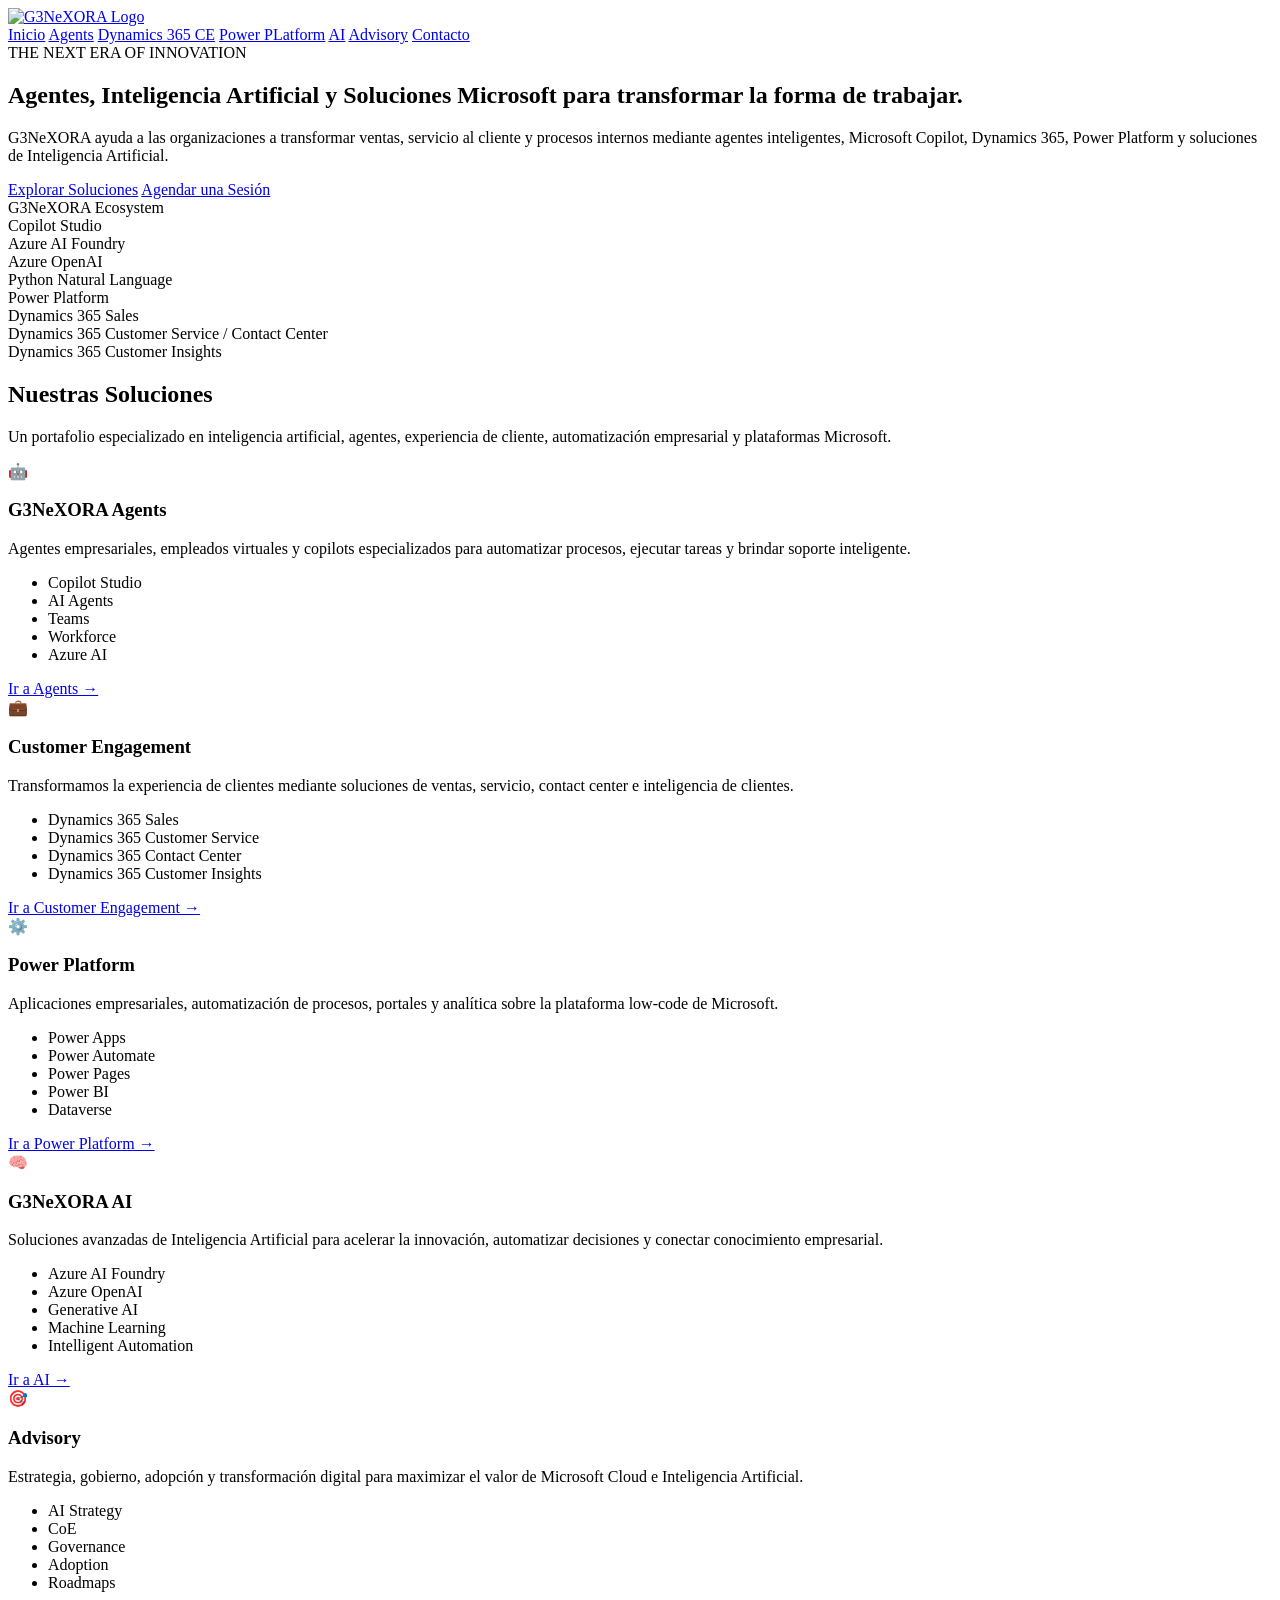
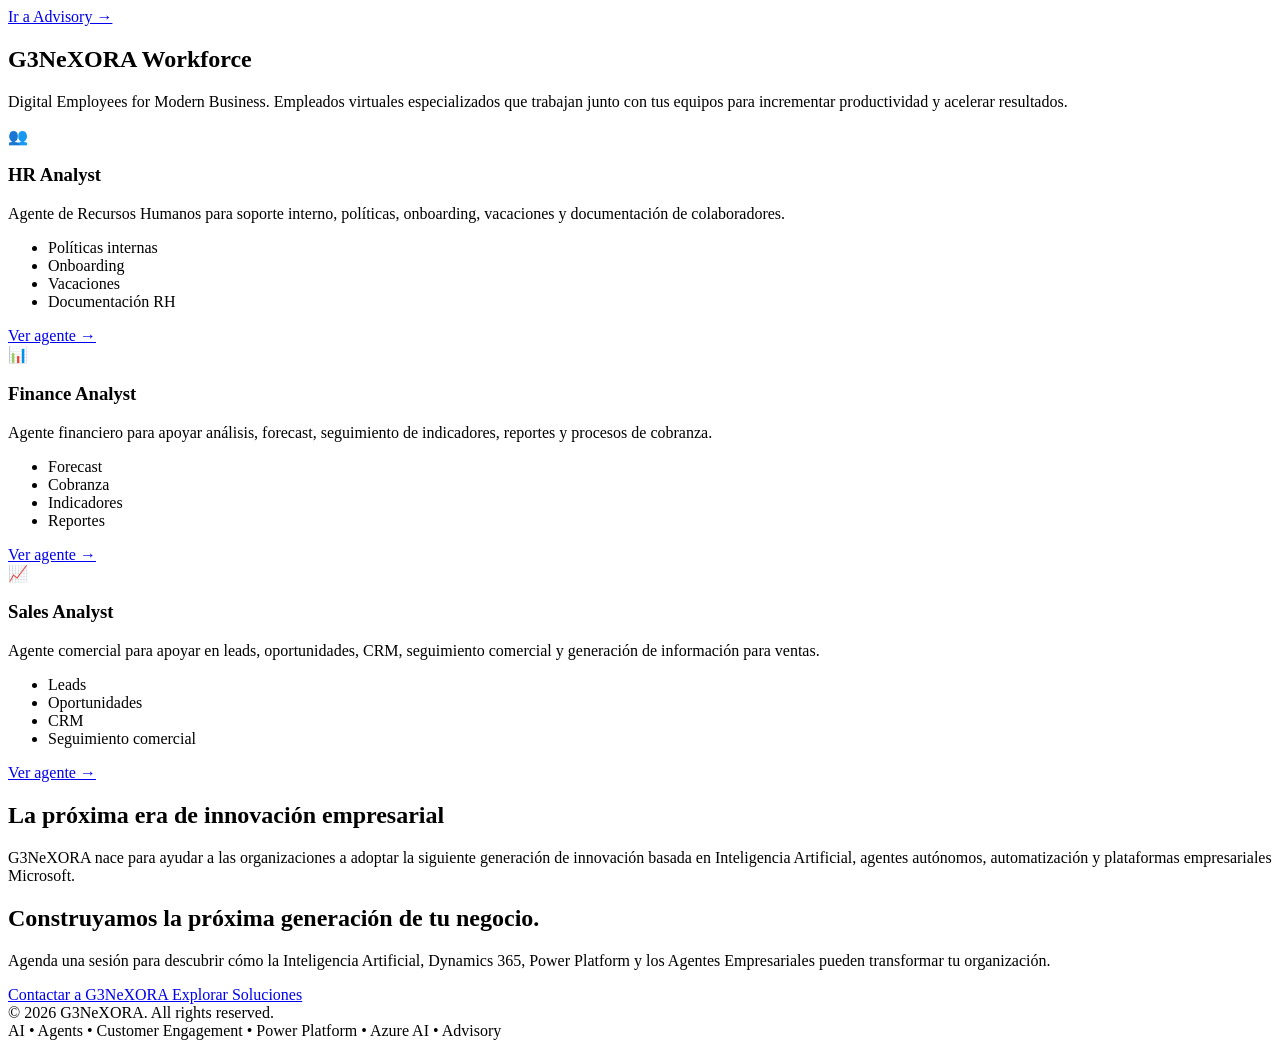
==== index.html @ 7ab9c75a "Add files via upload" ====
<!DOCTYPE html>
<html lang="es">
<head>
    <meta charset="UTF-8" />
    <meta name="viewport" content="width=device-width, initial-scale=1.0" />

    <title>G3NeXORA | The Next Era of Innovation</title>

    <link rel="stylesheet" href="css/styles.css" />
</head>

<body>

    <header class="site-header">
        <a href="index.html" class="brand">
            <img src="images/g3nexora-logo.png" alt="G3NeXORA Logo" />
        </a>

        <nav class="main-nav">
            <a href="index.html">Inicio</a>
            <a href="Agents.html">Agents</a>
            <a href="CustomerEngagement.html">Dynamics 365 CE</a>
            <a href="PowerPlatform.html">Power PLatform</a>
            <a href="AI.html">AI</a>
            <a href="Advisory.html">Advisory</a>
            <a href="#contact">Contacto</a>
        </nav>
    </header>

    <main>

        <section class="hero" id="inicio">
            <div class="hero-content">
                <div class="badge">THE NEXT ERA OF INNOVATION</div>

                <h1>
                    Agentes, Inteligencia Artificial y Soluciones Microsoft para transformar la forma de trabajar.
                </h1>

                <p>
                    G3NeXORA ayuda a las organizaciones a transformar ventas, servicio al cliente
                    y procesos internos mediante agentes inteligentes, Microsoft Copilot,
                    Dynamics 365, Power Platform y soluciones de Inteligencia Artificial.
                </p>

                <div class="buttons">
                    <a href="#services" class="btn-primary">Explorar Soluciones</a>
                    <a href="#contact" class="btn-secondary">Agendar una Sesión</a>
                </div>
            </div>

            <div class="hero-panel">
                <div class="hero-panel-header">
                    <span>G3NeXORA Ecosystem</span>
                </div>

                <div class="ecosystem-grid">
                    <div class="ecosystem-item">Copilot Studio</div>
                    <div class="ecosystem-item">Azure AI Foundry</div>
                    <div class="ecosystem-item">Azure OpenAI</div>
                    <div class="ecosystem-item">Python Natural Language</div>
                    <div class="ecosystem-item">Power Platform</div>
                    <div class="ecosystem-item">Dynamics 365 Sales</div>
                    <div class="ecosystem-item">Dynamics 365 Customer Service / Contact Center</div>
                    <div class="ecosystem-item">Dynamics 365 Customer Insights</div>
                </div>
            </div>
        </section>

        <section class="services" id="services">
            <div class="section-title">
                <h2>Nuestras Soluciones</h2>
                <p>
                    Un portafolio especializado en inteligencia artificial, agentes, experiencia de cliente,
                    automatización empresarial y plataformas Microsoft.
                </p>
            </div>

            <div class="services-grid">

                <article class="service-card" id="agents">
                    <div>
                        <div class="icon">🤖</div>
                        <h3>G3NeXORA Agents</h3>
                        <p>
                            Agentes empresariales, empleados virtuales y copilots especializados
                            para automatizar procesos, ejecutar tareas y brindar soporte inteligente.
                        </p>

                        <ul>
                            <li>Copilot Studio</li>
                            <li>AI Agents</li>
                            <li>Teams</li>
                            <li>Workforce</li>
                            <li>Azure AI</li>
                        </ul>
                    </div>

                    <a href="Agents.html">Ir a Agents →</a>
                </article>

                <article class="service-card" id="customer">
                    <div>
                        <div class="icon">💼</div>
                        <h3>Customer Engagement</h3>
                        <p>
                            Transformamos la experiencia de clientes mediante soluciones de ventas,
                            servicio, contact center e inteligencia de clientes.
                        </p>

                        <ul>
                            <li>Dynamics 365 Sales</li>
                            <li>Dynamics 365 Customer Service</li>
                            <li>Dynamics 365 Contact Center</li>
                            <li>Dynamics 365 Customer Insights</li>
                        </ul>
                    </div>

                    <a href="Construccion.html">Ir a Customer Engagement →</a>
                </article>

                <article class="service-card" id="platform">
                    <div>
                        <div class="icon">⚙️</div>
                        <h3>Power Platform</h3>
                        <p>
                            Aplicaciones empresariales, automatización de procesos, portales y analítica
                            sobre la plataforma low-code de Microsoft.
                        </p>

                        <ul>
                            <li>Power Apps</li>
                            <li>Power Automate</li>
                            <li>Power Pages</li>
                            <li>Power BI</li>
                            <li>Dataverse</li>
                        </ul>
                    </div>

                    <a href="Construccion.html">Ir a Power Platform →</a>
                </article>

                <article class="service-card" id="ai">
                    <div>
                        <div class="icon">🧠</div>
                        <h3>G3NeXORA AI</h3>
                        <p>
                            Soluciones avanzadas de Inteligencia Artificial para acelerar la innovación,
                            automatizar decisiones y conectar conocimiento empresarial.
                        </p>

                        <ul>
                            <li>Azure AI Foundry</li>
                            <li>Azure OpenAI</li>
                            <li>Generative AI</li>
                            <li>Machine Learning</li>
                            <li>Intelligent Automation</li>
                        </ul>
                    </div>

                    <a href="Construccion.html">Ir a AI →</a>
                </article>

                <article class="service-card" id="advisory">
                    <div>
                        <div class="icon">🎯</div>
                        <h3>Advisory</h3>
                        <p>
                            Estrategia, gobierno, adopción y transformación digital para maximizar
                            el valor de Microsoft Cloud e Inteligencia Artificial.
                        </p>

                        <ul>
                            <li>AI Strategy</li>
                            <li>CoE</li>
                            <li>Governance</li>
                            <li>Adoption</li>
                            <li>Roadmaps</li>
                        </ul>
                    </div>

                    <a href="Construccion.html">Ir a Advisory →</a>
                </article>

            </div>
        </section>

        <section class="workforce">
            <div class="section-title">
                <h2>G3NeXORA Workforce</h2>
                <p>
                    Digital Employees for Modern Business. Empleados virtuales especializados
                    que trabajan junto con tus equipos para incrementar productividad y acelerar resultados.
                </p>
            </div>

            <div class="workforce-grid">

                <article class="workforce-card">
                    <div>
                        <div class="icon">👥</div>
                        <h3>HR Analyst</h3>
                        <p>
                            Agente de Recursos Humanos para soporte interno, políticas, onboarding,
                            vacaciones y documentación de colaboradores.
                        </p>

                        <ul>
                            <li>Políticas internas</li>
                            <li>Onboarding</li>
                            <li>Vacaciones</li>
                            <li>Documentación RH</li>
                        </ul>
                    </div>

                    <a href="Agents.html">Ver agente →</a>
                </article>

                <article class="workforce-card">
                    <div>
                        <div class="icon">📊</div>
                        <h3>Finance Analyst</h3>
                        <p>
                            Agente financiero para apoyar análisis, forecast, seguimiento de indicadores,
                            reportes y procesos de cobranza.
                        </p>

                        <ul>
                            <li>Forecast</li>
                            <li>Cobranza</li>
                            <li>Indicadores</li>
                            <li>Reportes</li>
                        </ul>
                    </div>

                    <a href="Agents.html">Ver agente →</a>
                </article>

                <article class="workforce-card">
                    <div>
                        <div class="icon">📈</div>
                        <h3>Sales Analyst</h3>
                        <p>
                            Agente comercial para apoyar en leads, oportunidades, CRM, seguimiento
                            comercial y generación de información para ventas.
                        </p>

                        <ul>
                            <li>Leads</li>
                            <li>Oportunidades</li>
                            <li>CRM</li>
                            <li>Seguimiento comercial</li>
                        </ul>
                    </div>

                    <a href="Agents.html">Ver agente →</a>
                </article>

            </div>
        </section>

        <section class="about">
            <div class="about-content">
                <h2>La próxima era de innovación empresarial</h2>

                <p>
                    G3NeXORA nace para ayudar a las organizaciones a adoptar la siguiente generación
                    de innovación basada en Inteligencia Artificial, agentes autónomos, automatización
                    y plataformas empresariales Microsoft.
                </p>
            </div>
        </section>

        <section class="cta" id="contact">
            <h2>Construyamos la próxima generación de tu negocio.</h2>

            <p>
                Agenda una sesión para descubrir cómo la Inteligencia Artificial, Dynamics 365,
                Power Platform y los Agentes Empresariales pueden transformar tu organización.
            </p>

            <div class="buttons centered">
                <a href="mailto:GUSTAVOMAGANACARDENAS@G3Nexora.onmicrosoft.com" class="btn-primary">
                    Contactar a G3NeXORA
                </a>
                <a href="#services" class="btn-secondary">Explorar Soluciones</a>
            </div>
        </section>

    </main>

    <footer class="site-footer">
        <div>© 2026 G3NeXORA. All rights reserved.</div>
        <div>AI • Agents • Customer Engagement • Power Platform • Azure AI • Advisory</div>
    </footer>

    <script>
        if ('scrollRestoration' in history) {
            history.scrollRestoration = 'manual';
        }

        window.onload = function () {
            window.scrollTo({
                top: 0,
                left: 0,
                behavior: 'instant'
            });
        };
    </script>

</body>
</html>
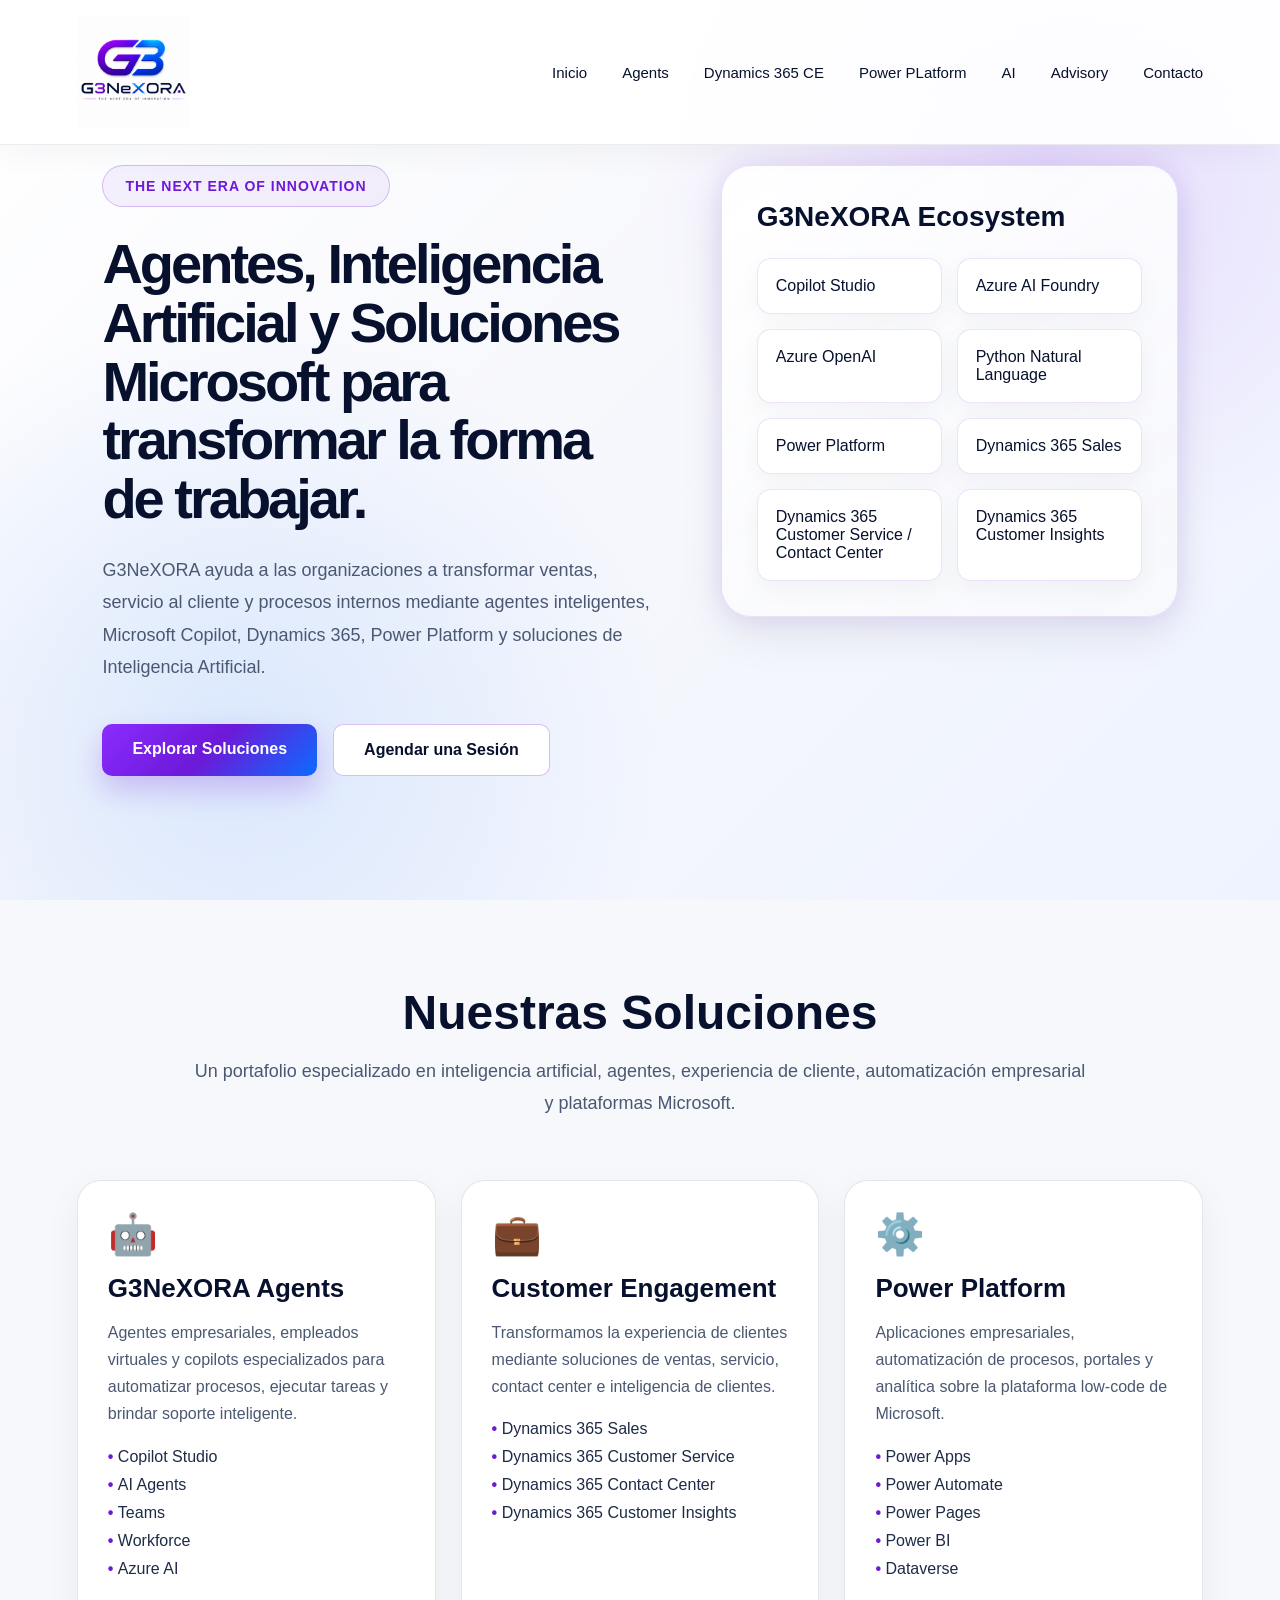
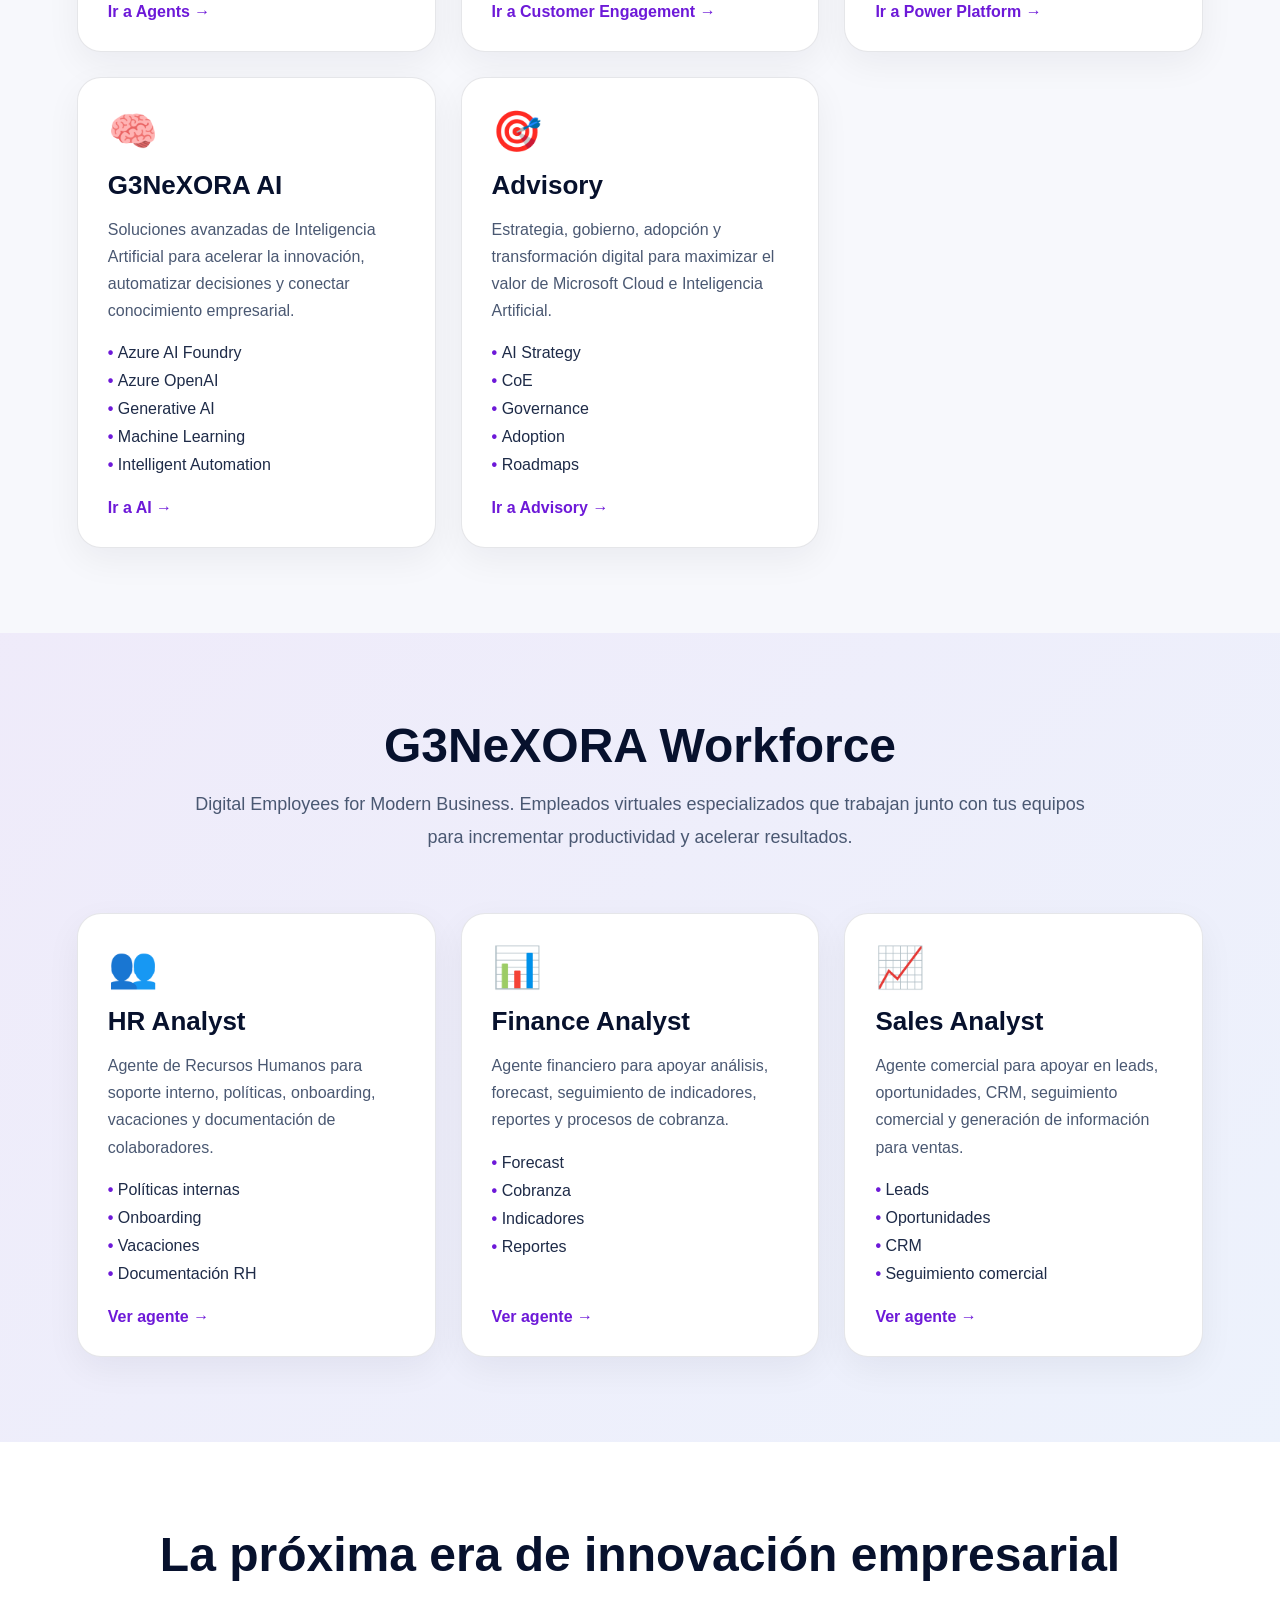
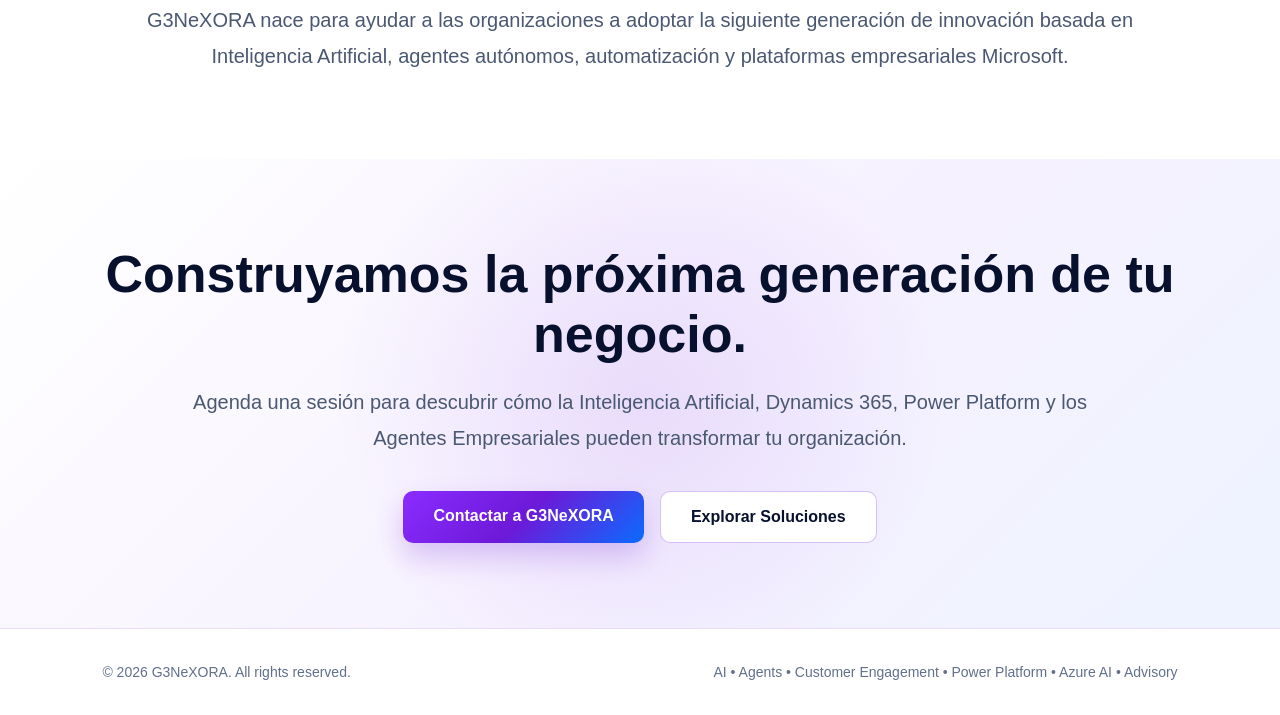
==== commit 3e7ef259: "Add files via upload" ====
--- a/index.html
+++ b/index.html
@@ -280,7 +280,7 @@
             </p>
 
             <div class="buttons centered">
-                <a href="mailto:GUSTAVOMAGANACARDENAS@G3Nexora.onmicrosoft.com" class="btn-primary">
+                <a href="mailto:contacto@G3Nexora.ms" class="btn-primary">
                     Contactar a G3NeXORA
                 </a>
                 <a href="#services" class="btn-secondary">Explorar Soluciones</a>
--- a/css/styles.css
+++ b/css/styles.css
@@ -0,0 +1,494 @@
+/* =====================================
+   RESET
+===================================== */
+
+*{
+    margin:0;
+    padding:0;
+    box-sizing:border-box;
+}
+
+html{
+    scroll-behavior:smooth;
+}
+
+body{
+    font-family:'Segoe UI',sans-serif;
+    background:#F7F8FC;
+    color:#07112D;
+    overflow-x:hidden;
+}
+
+/* =====================================
+   VARIABLES - COLORES FIRMA G3NeXORA
+===================================== */
+
+:root{
+    --navy:#07112D;
+    --navy-2:#0B1736;
+
+    --purple:#6D19D8;
+    --purple-light:#8A2CFF;
+    --purple-dark:#3B087E;
+
+    --blue:#0A6CFF;
+    --blue-soft:#EAF2FF;
+
+    --background:#F7F8FC;
+    --surface:#FFFFFF;
+    --surface-soft:#F1F4FA;
+
+    --text:#07112D;
+    --text-secondary:#4A5872;
+
+    --border:rgba(7,17,45,.10);
+
+    --shadow:
+        0 18px 45px rgba(7,17,45,.08),
+        0 0 24px rgba(109,25,216,.10);
+}
+
+/* =====================================
+   LINKS
+===================================== */
+
+a{
+    text-decoration:none;
+    color:inherit;
+}
+
+/* =====================================
+   HEADER
+===================================== */
+
+.site-header{
+    position:fixed;
+    top:0;
+    left:0;
+    width:100%;
+
+    display:flex;
+    justify-content:space-between;
+    align-items:center;
+
+    padding:16px 6%;
+    z-index:999;
+
+    background:rgba(255,255,255,.90);
+    backdrop-filter:blur(20px);
+
+    border-bottom:1px solid rgba(7,17,45,.08);
+    box-shadow:0 8px 30px rgba(7,17,45,.04);
+}
+
+.brand img{
+    height:112px;
+    width:auto;
+    display:block;
+}
+
+.main-nav{
+    display:flex;
+    gap:35px;
+}
+
+.main-nav a{
+    color:var(--navy);
+    font-size:15px;
+    font-weight:500;
+    transition:.3s;
+}
+
+.main-nav a:hover{
+    color:var(--purple);
+}
+
+/* =====================================
+   HERO
+===================================== */
+
+.hero{
+    min-height:100vh;
+    padding:165px 8% 95px;
+
+    display:grid;
+    grid-template-columns:1.1fr .9fr;
+    align-items:start;
+    gap:60px;
+
+    background:
+    radial-gradient(circle at 82% 18%, rgba(138,44,255,.14), transparent 32%),
+    radial-gradient(circle at 18% 82%, rgba(10,108,255,.12), transparent 34%),
+    linear-gradient(135deg,#FFFFFF 0%,#F7F8FC 45%,#EEF3FF 100%);
+}
+
+.badge{
+    display:inline-block;
+
+    padding:12px 22px;
+    border-radius:999px;
+
+    border:1px solid rgba(109,25,216,.25);
+    background:rgba(109,25,216,.06);
+
+    color:var(--purple);
+    font-size:14px;
+    font-weight:700;
+    letter-spacing:1px;
+
+    margin-bottom:28px;
+}
+
+.hero-content h1{
+    font-size:56px;
+    line-height:1.05;
+    letter-spacing:-3px;
+    margin-bottom:25px;
+    max-width:850px;
+    color:var(--navy);
+}
+
+.hero-content p{
+    font-size:18px;
+    line-height:1.8;
+    color:var(--text-secondary);
+    max-width:760px;
+    margin-bottom:40px;
+}
+
+/* =====================================
+   BOTONES
+===================================== */
+
+.buttons{
+    display:flex;
+    gap:16px;
+    flex-wrap:wrap;
+}
+
+.btn-primary{
+    background:
+    linear-gradient(
+    135deg,
+    var(--purple-light),
+    var(--purple),
+    var(--blue)
+    );
+
+    color:white;
+    padding:16px 30px;
+    border-radius:10px;
+    font-weight:700;
+    transition:.3s;
+
+    box-shadow:0 14px 28px rgba(109,25,216,.22);
+}
+
+.btn-primary:hover{
+    transform:translateY(-3px);
+    box-shadow:0 18px 38px rgba(109,25,216,.34);
+}
+
+.btn-secondary{
+    padding:16px 30px;
+    border-radius:10px;
+
+    border:1px solid rgba(109,25,216,.28);
+    color:var(--navy);
+
+    background:white;
+    transition:.3s;
+    font-weight:700;
+}
+
+.btn-secondary:hover{
+    border-color:var(--purple);
+    color:var(--purple);
+    box-shadow:0 14px 28px rgba(109,25,216,.12);
+}
+
+.centered{
+    justify-content:center;
+}
+
+/* =====================================
+   HERO PANEL
+===================================== */
+
+.hero-panel{
+    background:
+    linear-gradient(
+    145deg,
+    rgba(255,255,255,.95),
+    rgba(247,248,252,.92)
+    );
+
+    border:1px solid rgba(109,25,216,.13);
+    border-radius:30px;
+    padding:35px;
+
+    box-shadow:var(--shadow);
+}
+
+.hero-panel-header{
+    font-size:28px;
+    font-weight:800;
+    margin-bottom:25px;
+    color:var(--navy);
+}
+
+.ecosystem-grid{
+    display:grid;
+    grid-template-columns:1fr 1fr;
+    gap:15px;
+}
+
+.ecosystem-item{
+    padding:18px;
+    border-radius:14px;
+
+    background:#FFFFFF;
+    border:1px solid rgba(109,25,216,.12);
+
+    color:var(--navy);
+    box-shadow:0 8px 24px rgba(7,17,45,.04);
+}
+
+/* =====================================
+   SECTIONS
+===================================== */
+
+section{
+    padding:85px 6%;
+}
+
+.section-title{
+    text-align:center;
+    margin-bottom:60px;
+}
+
+.section-title h2{
+    font-size:48px;
+    margin-bottom:15px;
+    color:var(--navy);
+}
+
+.section-title p{
+    color:var(--text-secondary);
+    font-size:18px;
+    max-width:900px;
+    margin:auto;
+    line-height:1.8;
+}
+
+/* =====================================
+   SERVICES
+===================================== */
+
+.services-grid{
+    display:grid;
+    grid-template-columns:
+    repeat(auto-fit,minmax(300px,1fr));
+    gap:25px;
+}
+
+.service-card,
+.workforce-card{
+    background:#FFFFFF;
+
+    border:1px solid var(--border);
+    border-radius:24px;
+    padding:30px;
+    transition:.3s;
+
+    display:flex;
+    flex-direction:column;
+    justify-content:space-between;
+
+    box-shadow:0 12px 35px rgba(7,17,45,.055);
+}
+
+.service-card:hover,
+.workforce-card:hover{
+    transform:translateY(-8px);
+    border-color:rgba(109,25,216,.35);
+    box-shadow:var(--shadow);
+}
+
+.icon{
+    font-size:40px;
+    margin-bottom:15px;
+}
+
+.service-card h3,
+.workforce-card h3{
+    font-size:26px;
+    margin-bottom:15px;
+    color:var(--navy);
+}
+
+.service-card p,
+.workforce-card p{
+    color:var(--text-secondary);
+    line-height:1.7;
+    margin-bottom:20px;
+}
+
+.service-card ul,
+.workforce-card ul{
+    list-style:none;
+    display:grid;
+    gap:10px;
+    margin-bottom:25px;
+}
+
+.service-card ul li,
+.workforce-card ul li{
+    color:#1E2B48;
+}
+
+.service-card ul li::before,
+.workforce-card ul li::before{
+    content:"• ";
+    color:var(--purple);
+    font-weight:900;
+}
+
+.service-card a,
+.workforce-card a{
+    color:var(--purple);
+    font-weight:800;
+}
+
+/* =====================================
+   WORKFORCE
+===================================== */
+
+.workforce{
+    background:
+    linear-gradient(
+    135deg,
+    rgba(109,25,216,.06),
+    rgba(10,108,255,.045)
+    );
+}
+
+.workforce-grid{
+    display:grid;
+    grid-template-columns:
+    repeat(auto-fit,minmax(320px,1fr));
+    gap:25px;
+}
+
+/* =====================================
+   ABOUT
+===================================== */
+
+.about{
+    background:#FFFFFF;
+}
+
+.about-content{
+    max-width:1000px;
+    margin:auto;
+    text-align:center;
+}
+
+.about-content h2{
+    font-size:48px;
+    margin-bottom:20px;
+    color:var(--navy);
+}
+
+.about-content p{
+    color:var(--text-secondary);
+    font-size:20px;
+    line-height:1.8;
+}
+
+/* =====================================
+   CTA
+===================================== */
+
+.cta{
+    text-align:center;
+    background:
+    radial-gradient(circle at center, rgba(109,25,216,.10), transparent 45%),
+    linear-gradient(135deg,#FFFFFF 0%,#F6F1FF 55%,#EEF3FF 100%);
+}
+
+.cta h2{
+    font-size:52px;
+    margin-bottom:20px;
+    color:var(--navy);
+}
+
+.cta p{
+    color:var(--text-secondary);
+    font-size:20px;
+    max-width:900px;
+    margin:auto auto 35px;
+    line-height:1.8;
+}
+
+/* =====================================
+   FOOTER
+===================================== */
+
+.site-footer{
+    padding:35px 8%;
+    border-top:1px solid rgba(109,25,216,.14);
+
+    display:flex;
+    justify-content:space-between;
+
+    color:#62708A;
+    font-size:14px;
+
+    background:#FFFFFF;
+}
+
+/* =====================================
+   MOBILE
+===================================== */
+
+@media(max-width:1100px){
+    .hero{
+        grid-template-columns:1fr;
+    }
+}
+
+@media(max-width:768px){
+    .main-nav{
+        display:none;
+    }
+
+    .hero{
+        padding-top:130px;
+    }
+
+    .hero-content h1{
+        font-size:42px;
+        letter-spacing:-2px;
+    }
+
+    .section-title h2,
+    .about-content h2,
+    .cta h2{
+        font-size:34px;
+    }
+
+    .brand img{
+        height:72px;
+    }
+
+    .ecosystem-grid{
+        grid-template-columns:1fr;
+    }
+
+    .site-footer{
+        flex-direction:column;
+        gap:10px;
+        text-align:center;
+    }
+}
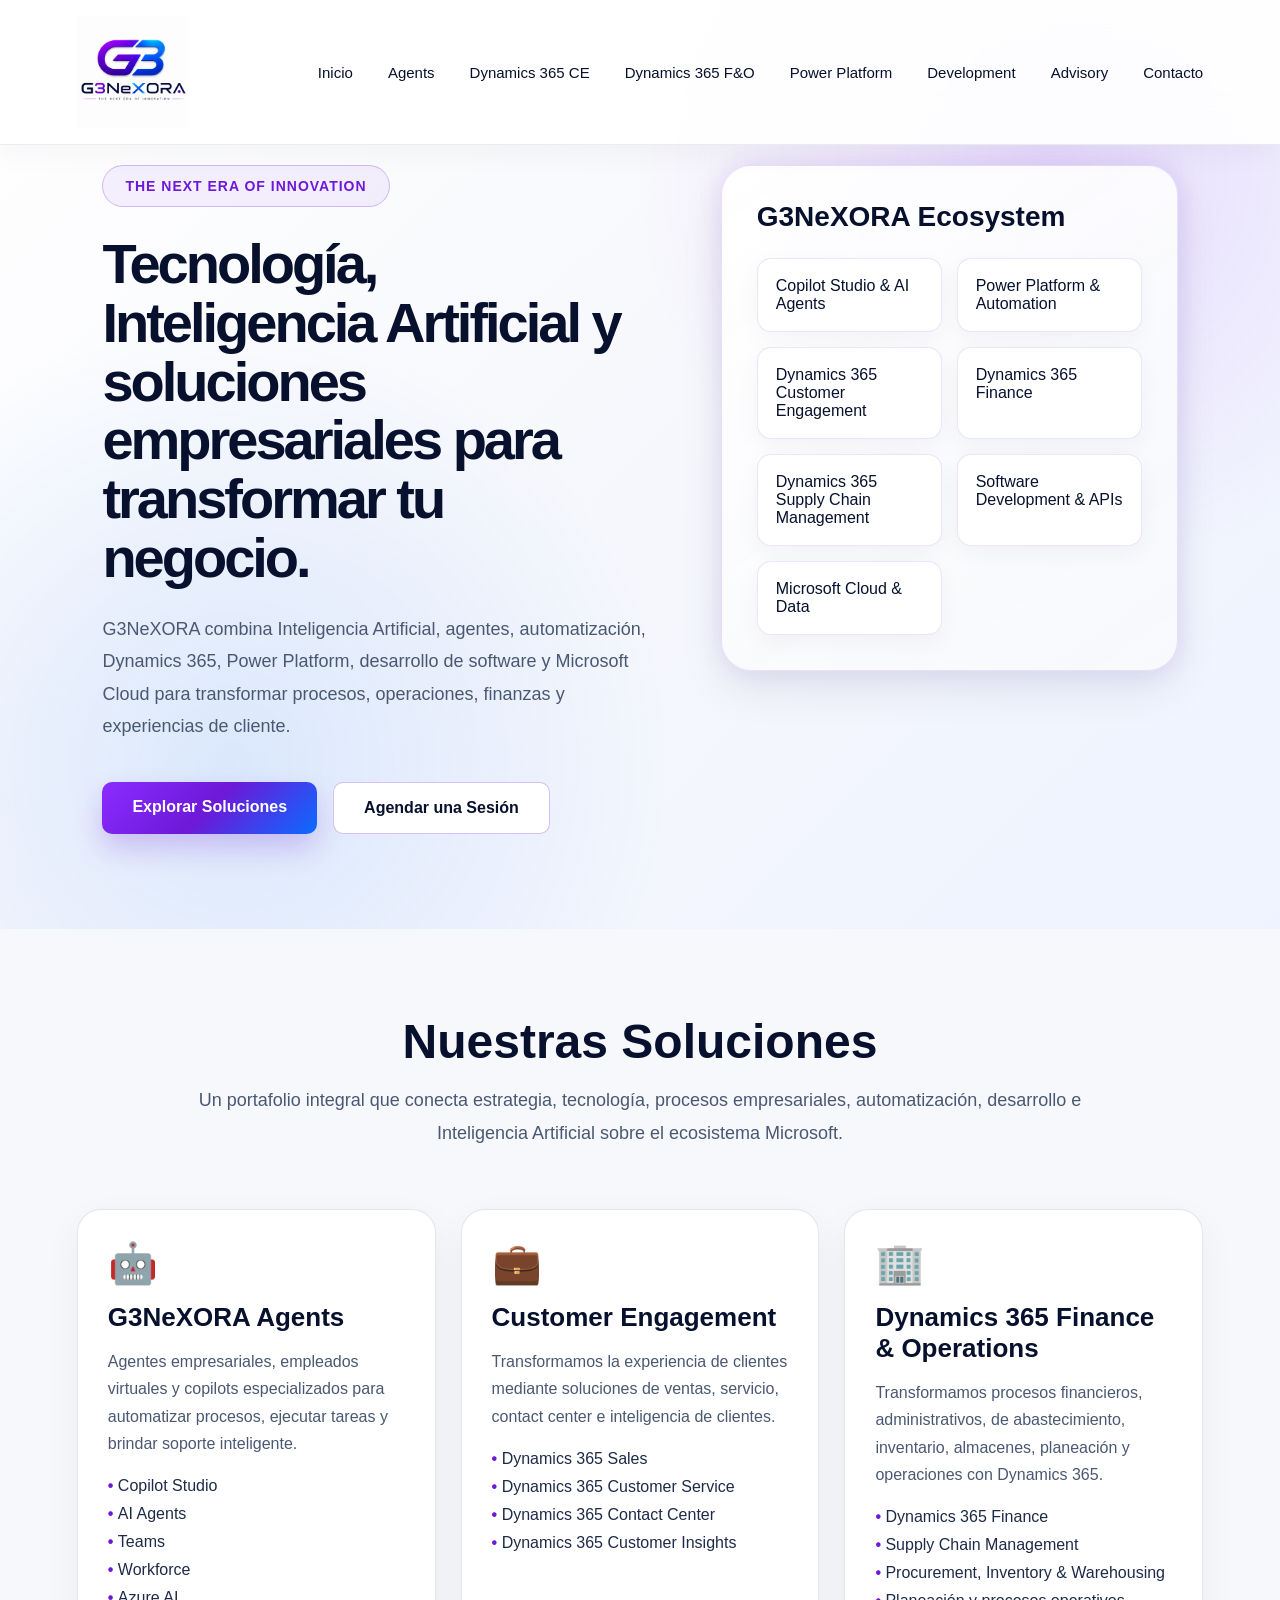
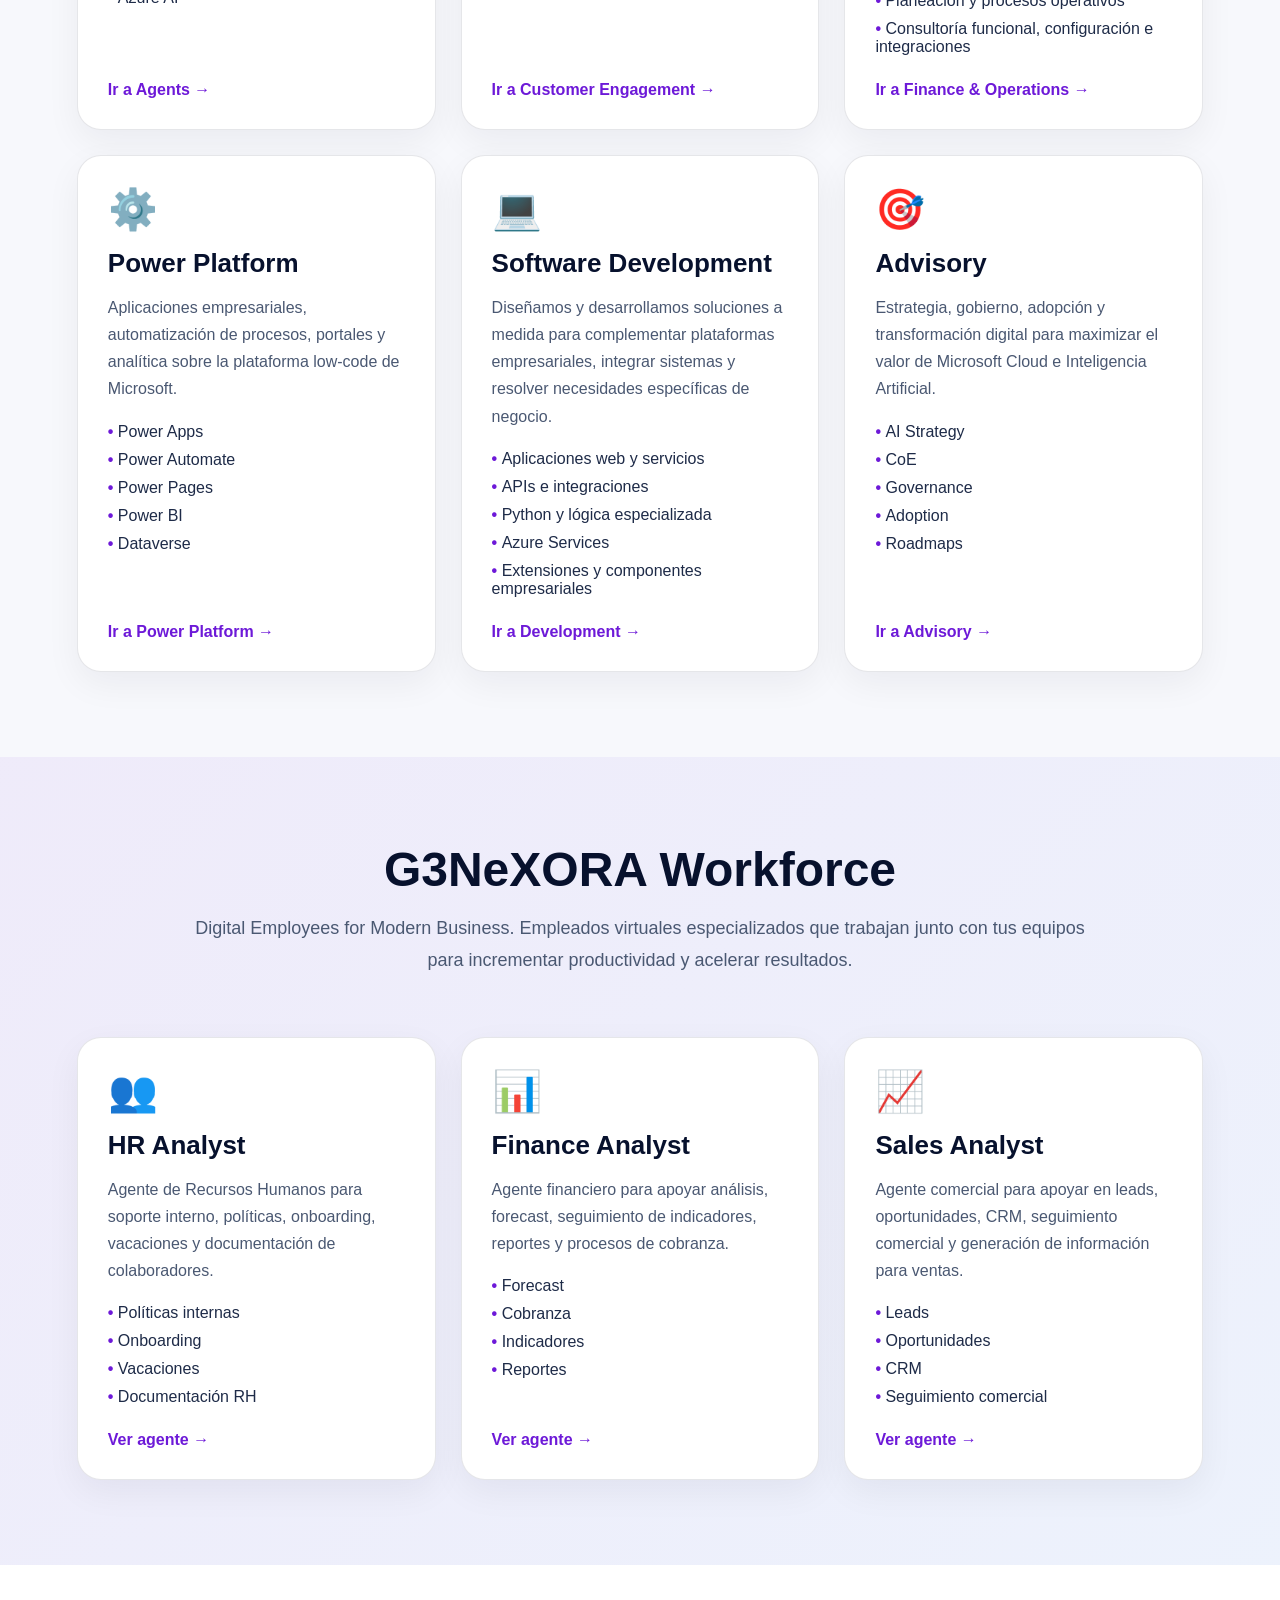
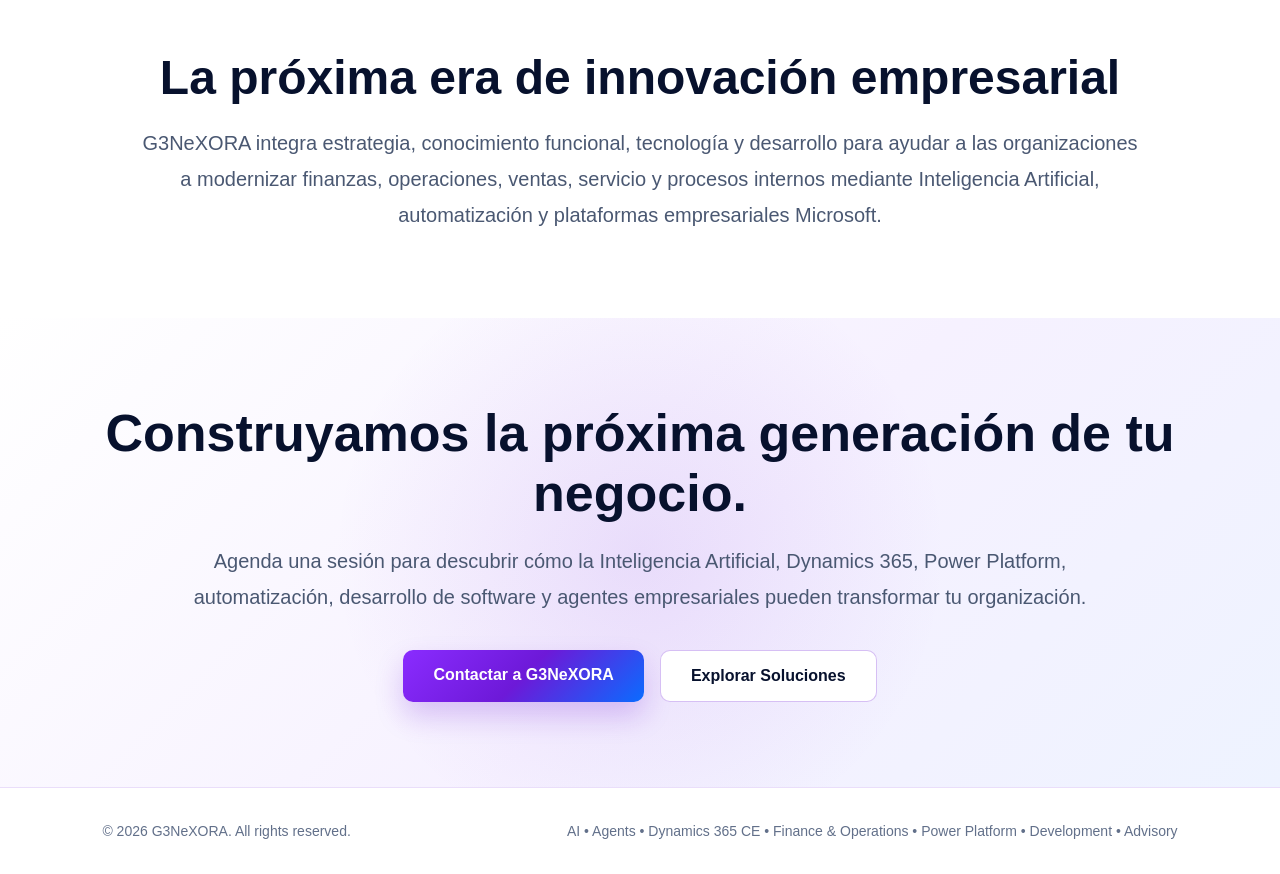
==== commit de2a6157: "Add files via upload" ====
--- a/index.html
+++ b/index.html
@@ -4,7 +4,10 @@
     <meta charset="UTF-8" />
     <meta name="viewport" content="width=device-width, initial-scale=1.0" />
 
-    <title>G3NeXORA | The Next Era of Innovation</title>
+    <title>G3NeXORA | Agents, Dynamics 365, Automation & Software Development</title>
+
+    <meta name="description"
+          content="G3NeXORA ofrece Inteligencia Artificial, agentes, Dynamics 365 Customer Engagement, Finance & Operations, Power Platform, automatización, desarrollo de software y Advisory." />
 
     <link rel="stylesheet" href="css/styles.css" />
 </head>
@@ -20,8 +23,10 @@
             <a href="index.html">Inicio</a>
             <a href="Agents.html">Agents</a>
             <a href="CustomerEngagement.html">Dynamics 365 CE</a>
-            <a href="PowerPlatform.html">Power PLatform</a>
-            <a href="AI.html">AI</a>
+            <a href="FinanceOperations.html">Dynamics 365 F&amp;O</a>
+            <a href="PowerPlatform.html">Power Platform</a>
+            <!--<a href="AI.html">AI</a>-->
+            <a href="Development.html">Development</a>
             <a href="Advisory.html">Advisory</a>
             <a href="#contact">Contacto</a>
         </nav>
@@ -34,13 +39,13 @@
                 <div class="badge">THE NEXT ERA OF INNOVATION</div>
 
                 <h1>
-                    Agentes, Inteligencia Artificial y Soluciones Microsoft para transformar la forma de trabajar.
+                    Tecnología, Inteligencia Artificial y soluciones empresariales para transformar tu negocio.
                 </h1>
 
                 <p>
-                    G3NeXORA ayuda a las organizaciones a transformar ventas, servicio al cliente
-                    y procesos internos mediante agentes inteligentes, Microsoft Copilot,
-                    Dynamics 365, Power Platform y soluciones de Inteligencia Artificial.
+                    G3NeXORA combina Inteligencia Artificial, agentes, automatización, Dynamics 365,
+                    Power Platform, desarrollo de software y Microsoft Cloud para transformar
+                    procesos, operaciones, finanzas y experiencias de cliente.
                 </p>
 
                 <div class="buttons">
@@ -55,14 +60,14 @@
                 </div>
 
                 <div class="ecosystem-grid">
-                    <div class="ecosystem-item">Copilot Studio</div>
-                    <div class="ecosystem-item">Azure AI Foundry</div>
-                    <div class="ecosystem-item">Azure OpenAI</div>
-                    <div class="ecosystem-item">Python Natural Language</div>
-                    <div class="ecosystem-item">Power Platform</div>
-                    <div class="ecosystem-item">Dynamics 365 Sales</div>
-                    <div class="ecosystem-item">Dynamics 365 Customer Service / Contact Center</div>
-                    <div class="ecosystem-item">Dynamics 365 Customer Insights</div>
+                    <div class="ecosystem-item">Copilot Studio &amp; AI Agents</div>
+                    <!--<div class="ecosystem-item">Azure AI Foundry &amp; Azure OpenAI</div>-->
+                    <div class="ecosystem-item">Power Platform &amp; Automation</div>
+                    <div class="ecosystem-item">Dynamics 365 Customer Engagement</div>
+                    <div class="ecosystem-item">Dynamics 365 Finance</div>
+                    <div class="ecosystem-item">Dynamics 365 Supply Chain Management</div>
+                    <div class="ecosystem-item">Software Development &amp; APIs</div>
+                    <div class="ecosystem-item">Microsoft Cloud &amp; Data</div>
                 </div>
             </div>
         </section>
@@ -71,8 +76,8 @@
             <div class="section-title">
                 <h2>Nuestras Soluciones</h2>
                 <p>
-                    Un portafolio especializado en inteligencia artificial, agentes, experiencia de cliente,
-                    automatización empresarial y plataformas Microsoft.
+                    Un portafolio integral que conecta estrategia, tecnología, procesos empresariales,
+                    automatización, desarrollo e Inteligencia Artificial sobre el ecosistema Microsoft.
                 </p>
             </div>
 
@@ -116,7 +121,28 @@
                         </ul>
                     </div>
 
-                    <a href="Construccion.html">Ir a Customer Engagement →</a>
+                    <a href="CustomerEngagement.html">Ir a Customer Engagement →</a>
+                </article>
+
+                <article class="service-card" id="finance-operations">
+                    <div>
+                        <div class="icon">🏢</div>
+                        <h3>Dynamics 365 Finance &amp; Operations</h3>
+                        <p>
+                            Transformamos procesos financieros, administrativos, de abastecimiento,
+                            inventario, almacenes, planeación y operaciones con Dynamics 365.
+                        </p>
+
+                        <ul>
+                            <li>Dynamics 365 Finance</li>
+                            <li>Supply Chain Management</li>
+                            <li>Procurement, Inventory &amp; Warehousing</li>
+                            <li>Planeación y procesos operativos</li>
+                            <li>Consultoría funcional, configuración e integraciones</li>
+                        </ul>
+                    </div>
+
+                    <a href="FinanceOperations.html">Ir a Finance &amp; Operations →</a>
                 </article>
 
                 <article class="service-card" id="platform">
@@ -137,10 +163,10 @@
                         </ul>
                     </div>
 
-                    <a href="Construccion.html">Ir a Power Platform →</a>
-                </article>
-
-                <article class="service-card" id="ai">
+                    <a href="PowerPlatform.html">Ir a Power Platform →</a>
+                </article>
+
+                <!--<article class="service-card" id="ai">
                     <div>
                         <div class="icon">🧠</div>
                         <h3>G3NeXORA AI</h3>
@@ -158,7 +184,28 @@
                         </ul>
                     </div>
 
-                    <a href="Construccion.html">Ir a AI →</a>
+                    <a href="AI.html">Ir a AI →</a>
+                </article>-->
+
+                <article class="service-card" id="development">
+                    <div>
+                        <div class="icon">💻</div>
+                        <h3>Software Development</h3>
+                        <p>
+                            Diseñamos y desarrollamos soluciones a medida para complementar plataformas
+                            empresariales, integrar sistemas y resolver necesidades específicas de negocio.
+                        </p>
+
+                        <ul>
+                            <li>Aplicaciones web y servicios</li>
+                            <li>APIs e integraciones</li>
+                            <li>Python y lógica especializada</li>
+                            <li>Azure Services</li>
+                            <li>Extensiones y componentes empresariales</li>
+                        </ul>
+                    </div>
+
+                    <a href="Development.html">Ir a Development →</a>
                 </article>
 
                 <article class="service-card" id="advisory">
@@ -179,7 +226,7 @@
                         </ul>
                     </div>
 
-                    <a href="Construccion.html">Ir a Advisory →</a>
+                    <a href="Advisory.html">Ir a Advisory →</a>
                 </article>
 
             </div>
@@ -264,9 +311,9 @@
                 <h2>La próxima era de innovación empresarial</h2>
 
                 <p>
-                    G3NeXORA nace para ayudar a las organizaciones a adoptar la siguiente generación
-                    de innovación basada en Inteligencia Artificial, agentes autónomos, automatización
-                    y plataformas empresariales Microsoft.
+                    G3NeXORA integra estrategia, conocimiento funcional, tecnología y desarrollo para ayudar
+                    a las organizaciones a modernizar finanzas, operaciones, ventas, servicio y procesos internos
+                    mediante Inteligencia Artificial, automatización y plataformas empresariales Microsoft.
                 </p>
             </div>
         </section>
@@ -276,7 +323,8 @@
 
             <p>
                 Agenda una sesión para descubrir cómo la Inteligencia Artificial, Dynamics 365,
-                Power Platform y los Agentes Empresariales pueden transformar tu organización.
+                Power Platform, automatización, desarrollo de software y agentes empresariales
+                pueden transformar tu organización.
             </p>
 
             <div class="buttons centered">
@@ -291,7 +339,8 @@
 
     <footer class="site-footer">
         <div>© 2026 G3NeXORA. All rights reserved.</div>
-        <div>AI • Agents • Customer Engagement • Power Platform • Azure AI • Advisory</div>
+        <!--<div>AI • Agents • Dynamics 365 CE • Finance & Operations • Power Platform • Development • Azure AI • Advisory</div>-->
+        <div>AI • Agents • Dynamics 365 CE • Finance & Operations • Power Platform • Development • Advisory</div>
     </footer>
 
     <script>
